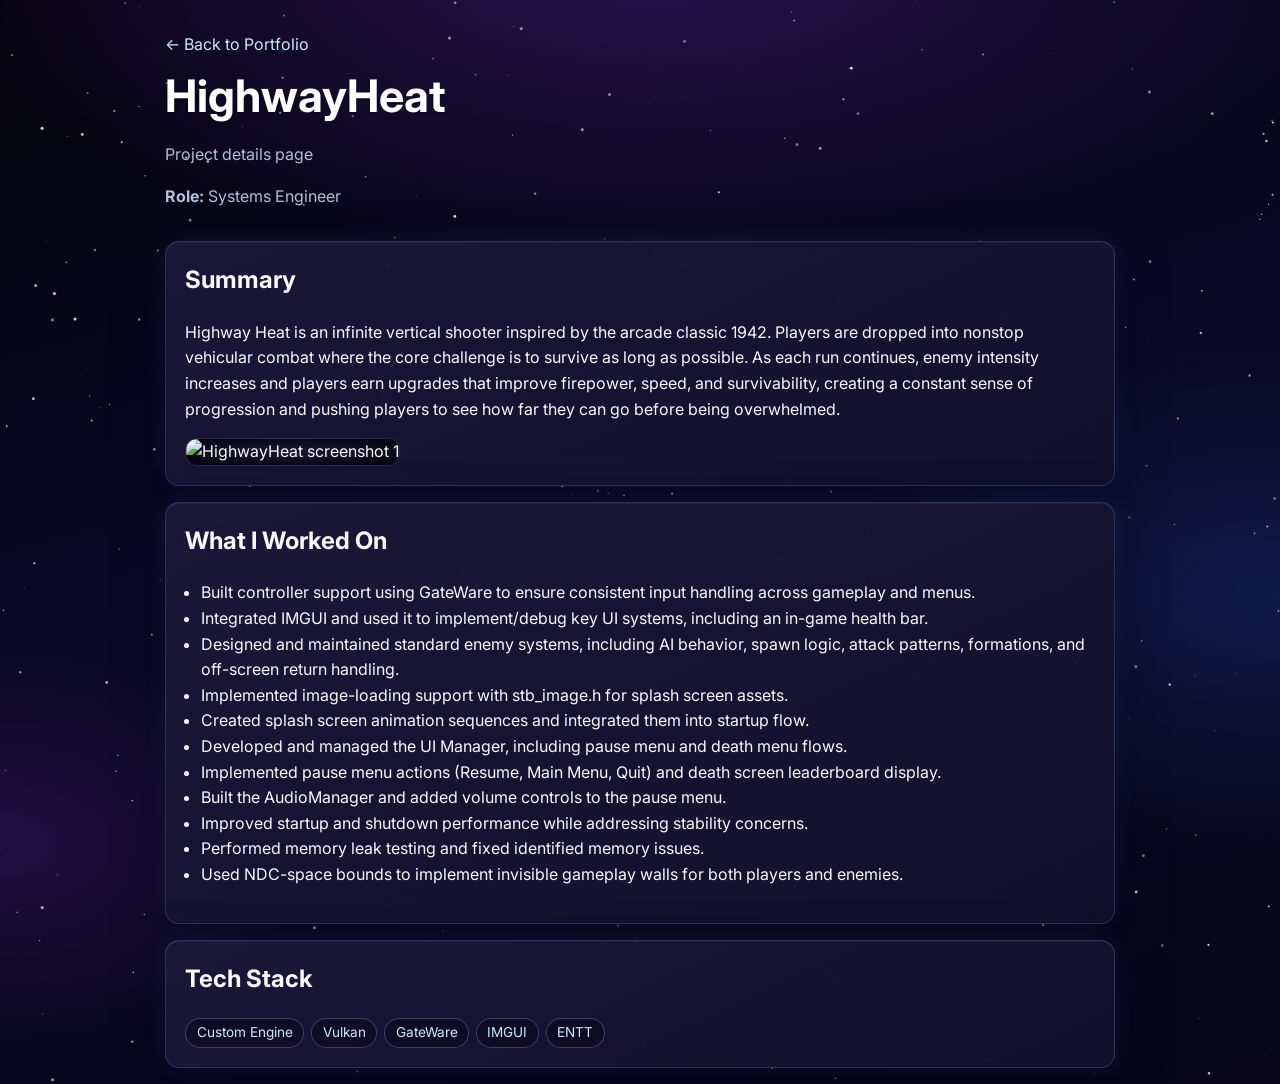
==== projects/highway-heat.html @ f33f23da "Updates To cisuals" ====
<!DOCTYPE html>
<html lang="en">
<head>
  <meta charset="UTF-8" />
  <meta name="viewport" content="width=device-width, initial-scale=1.0" />
  <title>HighwayHeat | Project Details</title>
  <link rel="preconnect" href="https://fonts.googleapis.com" />
  <link rel="preconnect" href="https://fonts.gstatic.com" crossorigin />
  <link
    href="https://fonts.googleapis.com/css2?family=Inter:wght@400;600;700;800&display=swap"
    rel="stylesheet"
  />
  <link rel="stylesheet" href="../project-page.css" />
</head>
<body>
  <header class="top container">
    <a class="back-link" href="../Index.html">← Back to Portfolio</a>
    <h1>HighwayHeat</h1>
    <p class="subtitle">Project details page</p>
    <p class="subtitle"><strong>Role:</strong> Systems Engineer</p>
  </header>

  <main class="container">
    <section class="card">
      <h2>Summary</h2>
      <p>
        Highway Heat is an infinite vertical shooter inspired by the arcade classic 1942.
        Players are dropped into nonstop vehicular combat where the core challenge is to
        survive as long as possible. As each run continues, enemy intensity increases and
        players earn upgrades that improve firepower, speed, and survivability, creating a
        constant sense of progression and pushing players to see how far they can go before
        being overwhelmed.
      </p>
      <div
        class="summary-gallery"
        data-rotating-gallery
        data-image-base-path="../assets/images/highway-heat/"
        data-slides='[
          {"file":"Highway_1.png","alt":"HighwayHeat screenshot 1"},
          {"file":"Highway_2.png","alt":"HighwayHeat screenshot 2"},
          {"file":"Highway_3.png","alt":"HighwayHeat screenshot 3"}
        ]'
      >
        <img src="../assets/images/highway-heat/Highway_1.png" alt="HighwayHeat screenshot 1" />
      </div>
    </section>

    <section class="card">
      <h2>What I Worked On</h2>
      <ul>
        <li>Built controller support using GateWare to ensure consistent input handling across gameplay and menus.</li>
        <li>Integrated IMGUI and used it to implement/debug key UI systems, including an in-game health bar.</li>
        <li>Designed and maintained standard enemy systems, including AI behavior, spawn logic, attack patterns, formations, and off-screen return handling.</li>
        <li>Implemented image-loading support with stb_image.h for splash screen assets.</li>
        <li>Created splash screen animation sequences and integrated them into startup flow.</li>
        <li>Developed and managed the UI Manager, including pause menu and death menu flows.</li>
        <li>Implemented pause menu actions (Resume, Main Menu, Quit) and death screen leaderboard display.</li>
        <li>Built the AudioManager and added volume controls to the pause menu.</li>
        <li>Improved startup and shutdown performance while addressing stability concerns.</li>
        <li>Performed memory leak testing and fixed identified memory issues.</li>
        <li>Used NDC-space bounds to implement invisible gameplay walls for both players and enemies.</li>
      </ul>
    </section>

    <section class="card">
      <h2>Tech Stack</h2>
      <div class="tags">
        <span>Custom Engine</span>
        <span>Vulkan</span>
        <span>GateWare</span>
        <span>IMGUI</span>
        <span>ENTT</span>
      </div>
    </section>
  </main>

  <script src="../starfield.js"></script>
  <script src="../project-page.js"></script>
</body>
</html>
---- project-page.css ----
:root {
  color-scheme: dark;
  --bg: #080618;
  --bg-deep: #04030c;
  --panel: #12102c;
  --panel-alt: #1a1738;
  --text: #f7f9ff;
  --muted: #b4bed8;
  --accent: #8ec4ff;
  --accent-strong: #cce8ff;
  --border: rgba(130, 150, 255, 0.22);
  --shadow: 0 16px 48px rgba(0, 0, 24, 0.55);
  --shadow-inset: inset 0 1px 0 rgba(255, 255, 255, 0.06);
  --glow-soft: 0 0 28px rgba(126, 184, 255, 0.1);
}

* {
  box-sizing: border-box;
}

body {
  position: relative;
  min-height: 100vh;
  margin: 0;
  font-family: "Inter", sans-serif;
  color: var(--text);
  line-height: 1.6;
  background:
    radial-gradient(ellipse 100% 50% at 50% -5%, rgba(124, 58, 237, 0.28), transparent 58%),
    radial-gradient(ellipse 70% 45% at 100% 55%, rgba(37, 99, 235, 0.2), transparent 52%),
    radial-gradient(ellipse 55% 38% at 0% 78%, rgba(147, 51, 234, 0.16), transparent 48%),
    linear-gradient(165deg, var(--bg-deep) 0%, #0a0824 45%, var(--bg) 100%);
}

.starfield-canvas {
  position: fixed;
  inset: 0;
  z-index: 0;
  width: 100%;
  height: 100%;
  pointer-events: none;
  opacity: 0.88;
}

body > header,
body > main {
  position: relative;
  z-index: 1;
}

.container {
  width: min(950px, 92%);
  margin: 0 auto;
}

.top {
  padding: 2rem 0 1rem;
}

.back-link {
  color: var(--accent-strong);
  text-decoration: none;
}

.back-link:hover,
.back-link:focus-visible {
  color: var(--accent);
  outline: none;
}

h1 {
  margin: 0.2rem 0 0.6rem;
  font-size: clamp(1.8rem, 4vw, 2.8rem);
  color: #fcfdff;
  text-shadow: 0 1px 2px rgba(0, 0, 0, 0.45);
  -webkit-font-smoothing: antialiased;
}

.subtitle {
  margin-top: 0;
  color: var(--muted);
}

.card {
  background: linear-gradient(155deg, rgba(28, 24, 58, 0.95) 0%, rgba(18, 16, 42, 0.98) 100%);
  border: 1px solid var(--border);
  border-radius: 14px;
  padding: 1.2rem;
  margin-bottom: 1rem;
  box-shadow: var(--shadow), var(--shadow-inset), var(--glow-soft);
}

h2 {
  margin-top: 0;
}

.summary-gallery {
  margin-top: 1rem;
  position: relative;
}

.summary-gallery img {
  width: 100%;
  height: 340px;
  object-fit: contain;
  background: radial-gradient(ellipse at center, rgba(30, 27, 55, 0.9) 0%, #050410 100%);
  border-radius: 12px;
  border: 1px solid var(--border);
  box-shadow: inset 0 0 20px rgba(0, 0, 0, 0.3);
}

.gallery-caption {
  margin: 0.5rem 0 0;
  color: var(--muted);
  font-size: 0.95rem;
}

.gallery-controls {
  position: absolute;
  inset: 0;
  display: flex;
  align-items: center;
  justify-content: space-between;
  padding: 0 0.5rem;
  pointer-events: none;
}

.gallery-btn {
  border: 1px solid var(--border);
  background: transparent;
  color: var(--text);
  border-radius: 999px;
  width: 2.5rem;
  height: 2.5rem;
  font-size: 1.1rem;
  cursor: pointer;
  pointer-events: auto;
  transition: border-color 150ms ease;
}

.gallery-btn:hover,
.gallery-btn:focus-visible {
  border-color: var(--accent);
  outline: none;
}

ul {
  padding-left: 1rem;
}

.tags {
  display: flex;
  flex-wrap: wrap;
  gap: 0.45rem;
}

.tags span {
  border: 1px solid rgba(120, 140, 220, 0.4);
  border-radius: 999px;
  padding: 0.2rem 0.65rem;
  font-size: 0.85rem;
  color: var(--accent-strong);
  background: rgba(6, 4, 18, 0.45);
}
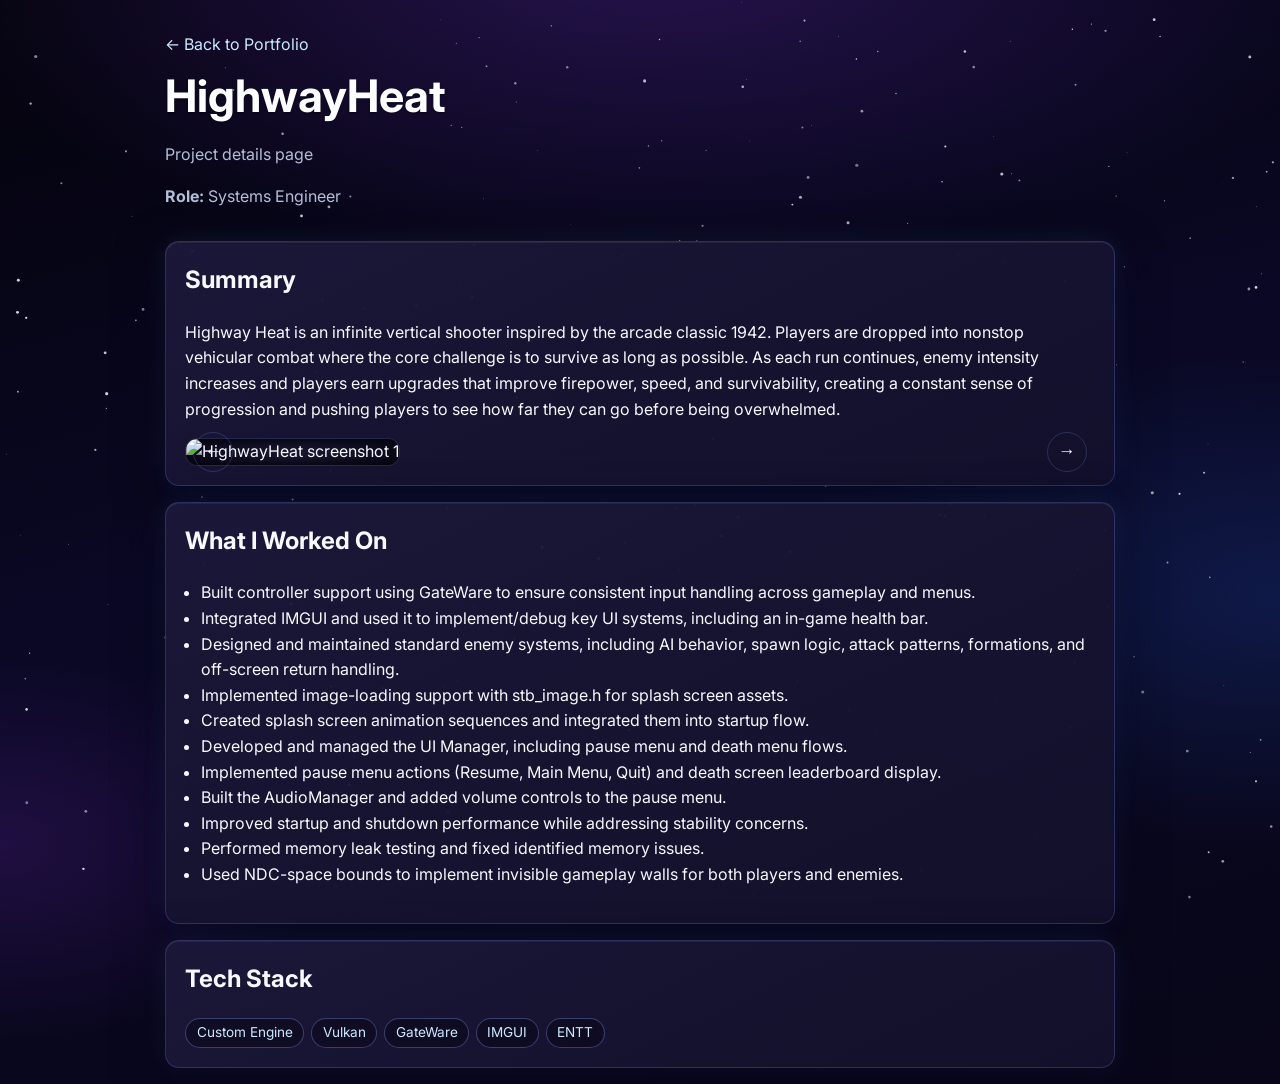
==== commit fd16d6e6: "Back button fixed?" ====
--- a/projects/highway-heat.html
+++ b/projects/highway-heat.html
@@ -14,7 +14,7 @@
 </head>
 <body>
   <header class="top container">
-    <a class="back-link" href="../Index.html">← Back to Portfolio</a>
+    <a class="back-link" href="../index.html">← Back to Portfolio</a>
     <h1>HighwayHeat</h1>
     <p class="subtitle">Project details page</p>
     <p class="subtitle"><strong>Role:</strong> Systems Engineer</p>
